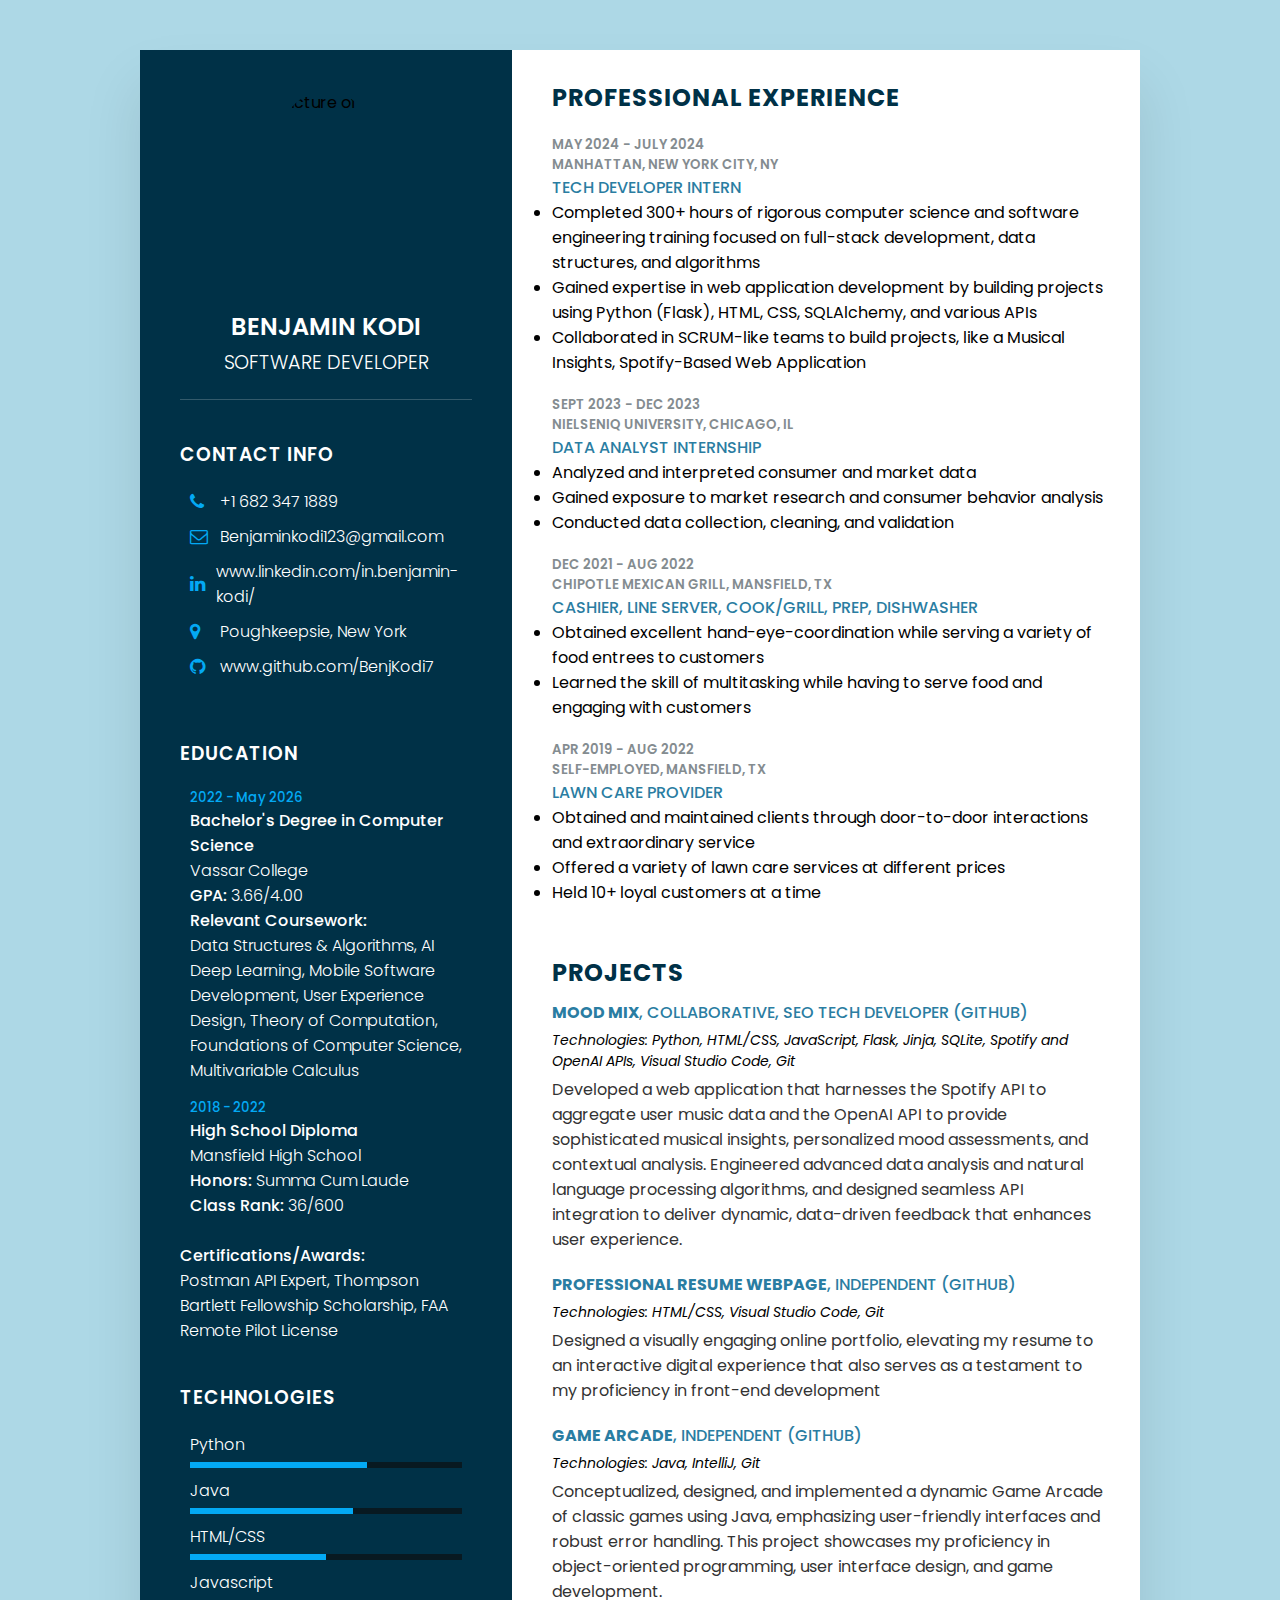
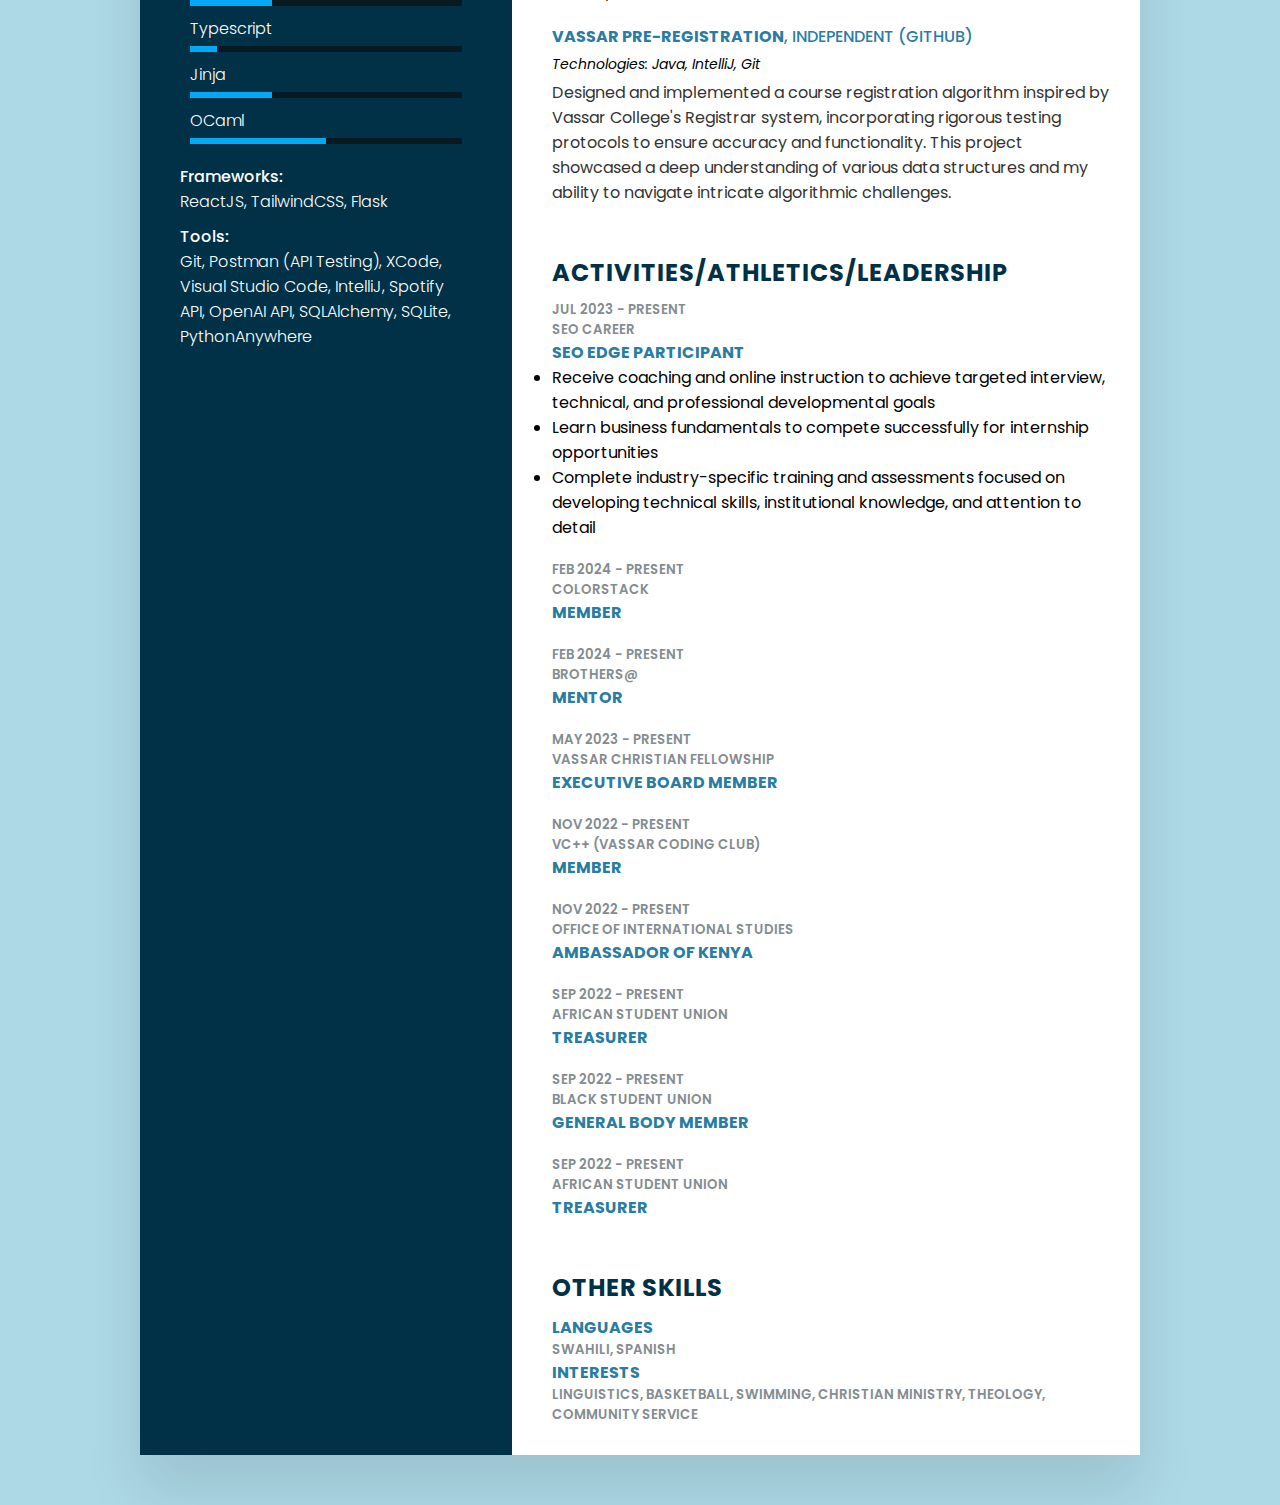
==== index.html @ 1c364532 "removed resumeWebsite folder" ====
<!DOCTYPE html>
<html lang="en">
<head>
    <meta charset="UTF-8">
    <meta name="viewport" content="width=device-width, initial-scale=1.0">
    <title>Responsive CV using HTML & CSS</title>
    <link rel="stylesheet" href="https://cdnjs.cloudflare.com/ajax/libs/font-awesome/4.7.0/css/font-awesome.css" integrity="sha512-5A8nwdMOWrSz20fDsjczgUidUBR8liPYU+WymTZP1lmY9G6Oc7HlZv156XqnsgNUzTyMefFTcsFH/tnJE/+xBg==" crossorigin="anonymous" referrerpolicy="no-referrer" />
    <link rel="stylesheet" type="text/css" href="style.css">
</head>
<body>
    <div class="container">
        <div class="left_side">
            <div class="profileText">
                <div class="imgBx">
                    <img src="./assets/images/IMG_4312.jpg" alt="Picture of me">
                </div>
                <h2>Benjamin Kodi<br><span>Software Developer</span></h2>
            </div>

            <div class="contactInfo info">
                <h3 class="title">Contact Info</h3>
                <ul>
                    <li>
                        <span class="icon"><i class="fa fa-phone" aria-hidden="true"></i>
                        </span>
                        <span class="text">+1 682 347 1889</span>
                    </li>
                    <li>
                        <span class="icon"><i class="fa fa-envelope-o" aria-hidden="true"></i>
                        </span>
                        <span class="text"><a href="mailto:Benjaminkodi123@gmail.com" target="_blank">Benjaminkodi123@gmail.com</a></span>
                    </li>
                    <!-- <li>
                        <span class="icon"><i class="fa fa-globe" aria-hidden="true"></i>
                        </span>
                        <span class="text">www.mywebsite.com (add link to portfolio)</span>
                    </li> -->
                    <li>
                        <span class="icon"><i class="fa fa-linkedin" aria-hidden="true"></i>
                        </span>
                        <span class="text"><a href="https://www.linkedin.com/in/benjamin-kodi/" target="_blank">www.linkedin.com/in.benjamin-kodi/</a></span>
                    </li>
                    <li>
                        <span class="icon"><i class="fa fa-map-marker" aria-hidden="true"></i>
                        </span>
                        <span class="text">Poughkeepsie, New York</span>
                    </li>
                    <li>
                        <span class="icon"><i class="fa fa-github" aria-hidden="true"></i>
                        </span>
                        <span class="text"><a href="https://github.com/BenjKodi7" target="_blank">www.github.com/BenjKodi7</a></span>
                    </li>
                </ul>
            </div>

            <div class="contactInfo education">
                <h3 class="title">Education</h3>
                <ul>
                    <li>
                        <h5>2022 - May 2026</h5>
                        <h4>Bachelor's Degree in Computer Science</h4>
                        <h4>Vassar College</h4>
                        <h4><span>GPA:</span> 3.66/4.00</h4>
                        <h4><span>Relevant Coursework:</span></h4>
                        <h4>Data Structures & Algorithms, AI Deep Learning, Mobile Software Development, User Experience Design, Theory of Computation, Foundations of Computer Science, Multivariable Calculus</h4>
                        
                    </li>
                    <li>
                    <h5>2018 - 2022</h5>
                        <h4>High School Diploma</h4>
                        <h4>Mansfield High School</h4>
                        <h4><span>Honors:</span> Summa Cum Laude<br><span>Class Rank:</span> 36/600</h4>
                    </li>
                </ul>
                <h4><span>Certifications/Awards:</span></h4>
                <h4>Postman API Expert, Thompson Bartlett Fellowship Scholarship, FAA Remote Pilot License</h4>
            </div>

            <div class="contactInfo language">
                <h3 class="title">Technologies</h3>
                <ul>
                    <li>
                        <span class="text">Python</span>
                        <span class="percent">
                            <div style="width: 65%;"></div>
                        </span>
                    </li>
                    <li>
                        <span class="text">Java</span>
                        <span class="percent">
                            <div style="width: 60%;"></div>
                        </span>
                    </li>
                    <li>
                        <span class="text">HTML/CSS</span>
                        <span class="percent">
                            <div style="width: 50%;"></div>
                        </span>
                    </li>
                    <li>
                        <span class="text">Javascript</span>
                        <span class="percent">
                            <div style="width: 30%;"></div>
                        </span>
                    </li>
                    <li>
                        <span class="text">Typescript</span>
                        <span class="percent">
                            <div style="width: 10%;"></div>
                        </span>
                    </li>
                    <li>
                        <span class="text">Jinja</span>
                        <span class="percent">
                            <div style="width: 30%;"></div>
                        </span>
                    </li>
                    <li>
                        <span class="text">OCaml</span>
                        <span class="percent">
                            <div style="width: 50%;"></div>
                        </span>
                    </li>
                </ul>
                <div class="language-">
                    <h4><span>Frameworks:</span></h4>
                    <h4>ReactJS, TailwindCSS, Flask</h4>
                </div>
                <div class="language-">
                    <h4><span>Tools:</span></h4>
                    <h4>Git, Postman (API Testing), XCode, Visual Studio Code, IntelliJ, Spotify API, OpenAI API, SQLAlchemy, SQLite, PythonAnywhere </h4>
                </div>
            </div>
        </div>
        <div class="right_side">
                <div class="about skills">
                    <h2 class="title2">Professional Experience</h2>
                    <div class="box">
                        <div class="year_company">
                            <h5>May 2024 - July 2024</h5>
                            <h5>Manhattan, New York City, NY</h5>
                        </div>
                        <div class="text">
                            <h4>Tech Developer Intern</h4>
                            <ul>
                                <li>Completed 300+ hours of rigorous computer science and software engineering training focused on full-stack development, data structures, and algorithms</li>
                                <li>Gained expertise in web application development by building projects using Python (Flask), HTML, CSS, SQLAlchemy, and various APIs</li>
                                <li>Collaborated in SCRUM-like teams to build projects, like a Musical Insights, Spotify-Based Web Application</li>
                            </ul>
                        </div>
                    </div>
                    <div class="box">
                        <div class="year_company">
                            <h5>Sept 2023 - Dec 2023</h5>
                            <h5>NielsenIQ University, Chicago, IL</h5>
                        </div>
                        <div class="text">
                            <h4>Data Analyst Internship</h4>
                            <ul>
                                <li>Analyzed and interpreted consumer and market data</li>
                                <li>Gained exposure to market research and consumer behavior analysis</li>
                                <li>Conducted data collection, cleaning, and validation</li>
                            </ul>
                        </div>
                    </div>
                    <div class="box">
                        <div class="year_company">
                            <h5>Dec 2021 - Aug 2022</h5>
                            <h5>Chipotle Mexican Grill, Mansfield, TX</h5>
                        </div>
                        <div class="text">
                            <h4>Cashier, Line Server, Cook/Grill, Prep, Dishwasher</h4>
                            <ul>
                                <li>Obtained excellent hand-eye-coordination while serving a variety of food entrees to customers</li>
                                <li>Learned the skill of multitasking while having to serve food and engaging with customers</li>
                            </ul>
                        </div>
                    </div>
                    <div class="box">
                        <div class="year_company">
                            <h5>Apr 2019 - Aug 2022</h5>
                            <h5>Self-Employed, Mansfield, TX</h5>
                        </div>
                        <div class="text">
                            <h4>Lawn Care Provider</h4>
                            <ul>
                                <li>Obtained and maintained clients through door-to-door interactions and extraordinary service</li>
                                <li>Offered a variety of lawn care services at different prices</li>
                                <li>Held 10+ loyal customers at a time</li>
                            </ul>
                        </div>
                    </div>
                </div>

                <div class="about project">
                    <h2 class="title2">Projects</h2>
                    <div class="box">
                        <div class="project">
                            <div class="text">
                                <h4>Mood Mix<span>, Collaborative, SEO Tech Developer (<a href="https://github.com/edenhandom/SEO-Final-Project" target="_blank">Github</a>)</span></h4>
                                <div class="tech"><em>Technologies: Python, HTML/CSS, JavaScript, Flask, Jinja, SQLite, Spotify and OpenAI APIs, Visual Studio Code, Git</em></div>
                                <p>
                                    Developed a web application that harnesses the Spotify API to aggregate user music data and the OpenAI API to provide sophisticated musical insights, personalized mood assessments, and contextual analysis. Engineered advanced data analysis and natural language processing algorithms, and designed seamless API integration to deliver dynamic, data-driven feedback that enhances user experience. 
                                </p>
                            </div>
                        </div>
                    </div>
                    <div class="box">
                        <div class="project">
                            <div class="text">
                                <h4>Professional Resume Webpage<span>, Independent (<a href="https://github.com/BenjKodi7/resumeWebsite" target="_blank">Github</a>)</span></h4>
                                <div class="tech"><em>Technologies: HTML/CSS, Visual Studio Code, Git</em></div>
                                <p>
                                    Designed a visually engaging online portfolio, elevating my resume to an interactive digital experience that also serves as a testament to my proficiency in front-end development
                                </p>
                            </div>
                        </div>
                    </div>

                    <div class="box">
                        <div class="project">
                            <div class="text">
                                <h4>Game Arcade<span>, Independent (<a href="https://gitfront.io/r/bkodi/WZ2DjoUXKfsf/Arcade/" target="_blank">Github</a>)</span></h4>
                                <div class="tech"><em>Technologies: Java, IntelliJ, Git</em></div>
                                <p>
                                    Conceptualized, designed, and implemented a dynamic Game Arcade of classic games using Java, emphasizing user-friendly interfaces and robust error handling. This project showcases my proficiency in object-oriented programming, user interface design, and game development. 
                                 </p>
                            </div>
                        </div>
                    </div>

                    <div class="box end">
                        <div class="project">
                            <div class="text">
                            <h4>Vassar Pre-Registration<span>, Independent (<a href="https://gitfront.io/r/bkodi/9s8zguQK95fg/Pre-registration/" target="_blank">Github</a>)</span></h4>
                            <div class="tech"><em>Technologies: Java, IntelliJ, Git</em></div>
                            <p>
                                Designed and implemented a course registration algorithm inspired by Vassar College's Registrar system, incorporating rigorous testing protocols to ensure accuracy and functionality. This project showcased a deep understanding of various data structures and my ability to navigate intricate algorithmic challenges.                            </p>
                        </div>
                        </div>
                    </div>
                </div>

                <div class="about">
                    <h2 class="title2">Activities/Athletics/Leadership</h2>
                    <div class="box">
                        <div class="year_company seo">
                            <h5>Jul 2023 - Present</h5>
                            <h5>SEO Career</h5>
                        </div>
                        <div class="text">
                            <h4>SEO EDGE Participant</h4>
                            <ul>
                                <li>Receive coaching and online instruction to achieve targeted interview, technical, and professional developmental goals</li>
                                <li>Learn business fundamentals to compete successfully for internship opportunities</li>
                                <li>Complete industry-specific training and assessments focused on developing technical skills, institutional knowledge,
                                    and attention to detail</li>
                            </ul>
                        </div>
                    </div>
    
                    <div class="activities">
                        <div class="box">
                            <div class="year_company">
                                <h5>Feb 2024 - Present</h5>
                                <h5>ColorStack</h5>
                            </div>
                            <div class="text">
                                <h4>Member</h4>
                            </div>
                        </div>
                        <div class="box">
                            <div class="year_company">
                                <h5>Feb 2024 - Present</h5>
                                <h5>Brothers@</h5>
                            </div>
                            <div class="text">
                                <h4>Mentor</h4>
                            </div>
                        </div>
                        <div class="box">
                            <div class="year_company">
                                <h5>May 2023 - Present</h5>
                                <h5>Vassar Christian Fellowship</h5>
                            </div>
                            <div class="text">
                                <h4>Executive Board Member</h4>
                            </div>
                        </div>
                        <div class="box">
                            <div class="year_company">
                                <h5>Nov 2022 - Present</h5>
                                <h5>VC++ (Vassar Coding Club)</h5>
                            </div>
                            <div class="text">
                                <h4>Member</h4>
                            </div>
                        </div>
                        <div class="box">
                            <div class="year_company">
                                <h5>Nov 2022 - Present</h5>
                                <h5>Office of International Studies</h5>
                            </div>
                            <div class="text">
                                <h4>Ambassador of Kenya</h4>
                            </div>
                        </div>
                        <div class="box">
                            <div class="year_company">
                                <h5>Sep 2022 - Present</h5>
                                <h5>African Student Union</h5>
                            </div>
                            <div class="text">
                                <h4>Treasurer</h4>
                            </div>
                        </div>
                        <div class="box">
                            <div class="year_company">
                                <h5>Sep 2022 - Present</h5>
                                <h5>Black Student Union</h5>
                            </div>
                            <div class="text">
                                <h4>General Body Member</h4>
                            </div>
                        </div>
                    </div>
                    <div class="box">
                        <div class="year_company">
                            <h5>Sep 2022 - Present</h5>
                            <h5>African Student Union</h5>
                        </div>
                        <div class="text">
                            <h4>Treasurer</h4>
                        </div>
                    </div>
                    </div>
                <div class="about interest">
                    <h2 class="title2">Other Skills</h2>
                <div class="box">
                    <div class="text">
                        <h4>Languages</h4>
                    </div>
                    <div class="year_company">
                        <h5>Swahili, Spanish</h5>
                    </div>
                </div>
                <div class="box">
                    <div class="text">
                        <h4>Interests</h4>
                    </div>
                    <div class="year_company">
                        <h5>Linguistics, Basketball, Swimming, Christian Ministry, Theology, Community Service</h5>
                    </div>
                </div>
            </div>

        </div>
    </div>
    
</body>
</html>
---- style.css ----
@import url('https://fonts.googleapis.com/css?family=Poppins:200,300,400,500,600,700,800,900&display=swap');

* {
    margin: 0;
    padding: 0;
    box-sizing: border-box;
    font-family: 'Poppins', sans-serif;
}

body {
    background: lightblue;
    display: flex;
    justify-content: center;
    align-items: center;
    min-height: 100vh;
}

.container {gap: 10px;
    position: relative;
    width: 100%;
    max-width: 1000px;
    min-height: 1000px;
    background: #fff;
    margin: 50px;
    display: grid;
    grid-template-columns: 1fr 2fr;
    box-shadow: 0 35px 55px rgba(0,0,0,0.1);
}

.container .left_side {
    position: relative;
    background: #003147;
    padding: 40px;
}

.profileText {
    position: relative;
    display: flex;
    flex-direction: column;
    align-items: center;
    padding-bottom: 20px;
    border-bottom: 1px solid rgba(255, 255, 255, 0.2);

}

.profileText .imgBx {
    position: relative;
    height: 200px;
    border-radius: 50%;
    overflow: hidden;
    display: flex;
    justify-content: center;

}

.profileText.imgBx img {
    position: absolute;
    top: 0;
    left: 0;
    width: 100%;
    height: 100%;
    object-fit: cover;
}

.profileText h2 {
    color: #fff;
    font-size: 1.5em;
    margin-top: 20px;
    text-transform: uppercase;
    text-align: center;
    font-weight: 600;
    line-height: 1.4em;
}

.profileText h2 span {
    font-size: 0.8em;
    font-weight: 300;
}

.contactInfo {
    padding-top: 40px;
}

.contactInfo.language h4{
    color: #fff;
    font-weight: 300;
}
.contactInfo.language h4 span{
    font-weight: 500;
}

.contactInfo .language- {
    padding-bottom: 10px;
}

.title {
    color: #fff;
    text-transform: uppercase;
    font-weight: 600;
    letter-spacing: 1px;
    margin-bottom: 20px;
}

.contactInfo ul {
    position: relative;
    padding-bottom: 10px;
}
.contactInfo ul li {
    list-style: none;
    position: relative;
    margin: 10px 10px;    
}

.contactInfo.info ul li {
    display: flex;
}

.contactInfo ul li a:visited {
    text-decoration: none;
    color: #fff;
}
.contactInfo ul li a:link {
    text-decoration: none;
    color: #fff;
}

.contactInfo ul li a:hover {
    color:#848c90
}

.contactInfo ul li a {
    text-decoration: none;
}

.contactInfo ul li .icon {
    display: flex;
    width: 30px;
    font-size: 18px;
    color: #03a9f4;
    align-items: center;
}

.contactInfo ul li span {
    color: #fff;
    font-weight: 300;
}

.contactInfo.education li {
    margin-bottom: 15px;
}

.contactInfo.education h5{
    color: #03a9f4;
    font-weight: 500;
}

.contactInfo.education h4:nth-child(2) {
    color: #fff;
    font-weight: 500;
}

.contactInfo.education h4 span {
    color: #fff;
    font-weight: 500;
}

.contactInfo.education h4 {
    color: #fff;
    font-weight: 300;
}

.contactInfo.language .percent {
    position: relative;
    width: 100%;
    height: 6px;
    background: #081921;
    display: block;
    margin-top: 5px;
}

.contactInfo.language .percent div {
    position: absolute;
    top: 0; 
    left: 0;
    height: 100%;
    background: #03a9f4;
}


.container .right_side {
    position: relative;
    background: #fff;
    padding: 30px;
}

.about.skills .box{
    display: flex;
    flex-direction: column;
    align-items: flex-start;
}

.about {
    margin-bottom: 50px;
}

.about:last-child {
    margin-bottom: 0;
}

.title2 {
    color: #003147;
    text-transform: uppercase;
    letter-spacing: 1px;
    margin-bottom: 10px;
}

p {
    color: #333;
}

/* .about .box {
    display: flex;
    flex-direction: column;
    margin: 20px 0;
} */

.about .box .year_company {
    min-width: 150px;
    
}

.about .box .year_company h5 {
    text-transform: uppercase;
    color: #848c90;
    font-weight: 600;

}

.about .box.certification {
    margin: 20px 0;
}

.about .box.language{
    margin: 20px 0;
}

.about .activities .box {
    margin: 20px 0;
}


.about.skills .year_company {
    padding-right: 20px;
}

.year_company.seo {
    padding-right: 20px;

}

.about.project .box{
    padding-bottom: 20px;
}

.about.project .box.end{
    padding-bottom: 0;
}

.about.project .box .text .tech{
    font-size: 14px;
    padding: 5px 0 5px 0 ;
}

.about .box .text h4 {
    text-transform: uppercase;
    color: #2a7da2;
    font-size: 16px;
}

.about.project .box .text h4 span{
    font-weight: 500;
}

.about.project .box .text h4 a:visited {
    text-decoration: none;
    color: #2a7da2;
}
.about.project .box .text h4 a:link {
    text-decoration: none;
    color: #2a7da2;
}

.about.project .box .text h4 a:hover {
    color:#848c90;
    text-decoration: underline;
}

.about.project .box .text h4 a {
    text-decoration: none;
}

.skills .box {
    position: relative;
    width: 100%;
    display: grid;
    grid-template-columns: 150px 1fr;
    justify-content: center;
    align-items: center;
    margin: 20px 0;
}

.skills .box h4 {
    text-transform: uppercase;
    color: #848c99;
    font-weight: 500;

}

.skills .box .percent {
    position: relative;
    width: 100%;
    height: 10px;
    background: #f0f0f0;
}

.skills .box .percent div {
    position: absolute;
    top: 0;
    left: 0;
    height: 100%;
    background: #03a9f4;
}

/* .interest ul {
    display: grid;
    grid-template-columns: repeat(4,1fr);
}

.interest ul li {
    list-style: none;
    color: #333;
    font-weight: 500;
    margin: 10px 0
    
}

.interest ul li .fa {
    color: #03a9f4;
    font-size: 18px;
    margin-right: 8px;
    
} */

.interest .box {
    display: f;
}

.about .box.language .text {
    display: flex;
    flex-direction: column;
}

@media (max-width: 1000px){
    .container {
        margin: 10px;
        grid-template-columns: repeat(1,1fr);
    }
    /* .interest ul {
        grid-template-columns: repeat(2,1fr);
    } */
}

/* @media (max-width: 1000px){
    .about .box{
    flex-direction: column;
    }
    .about .box .year_company {
        min-width: 150px;
        margin-bottom: 5px;
    }
    /* .interest ul {
        grid-template-columns: repeat(1,1fr);
    } 
    .skills .box {
        grid-template-columns: repeat(1,1fr);
    }
} */
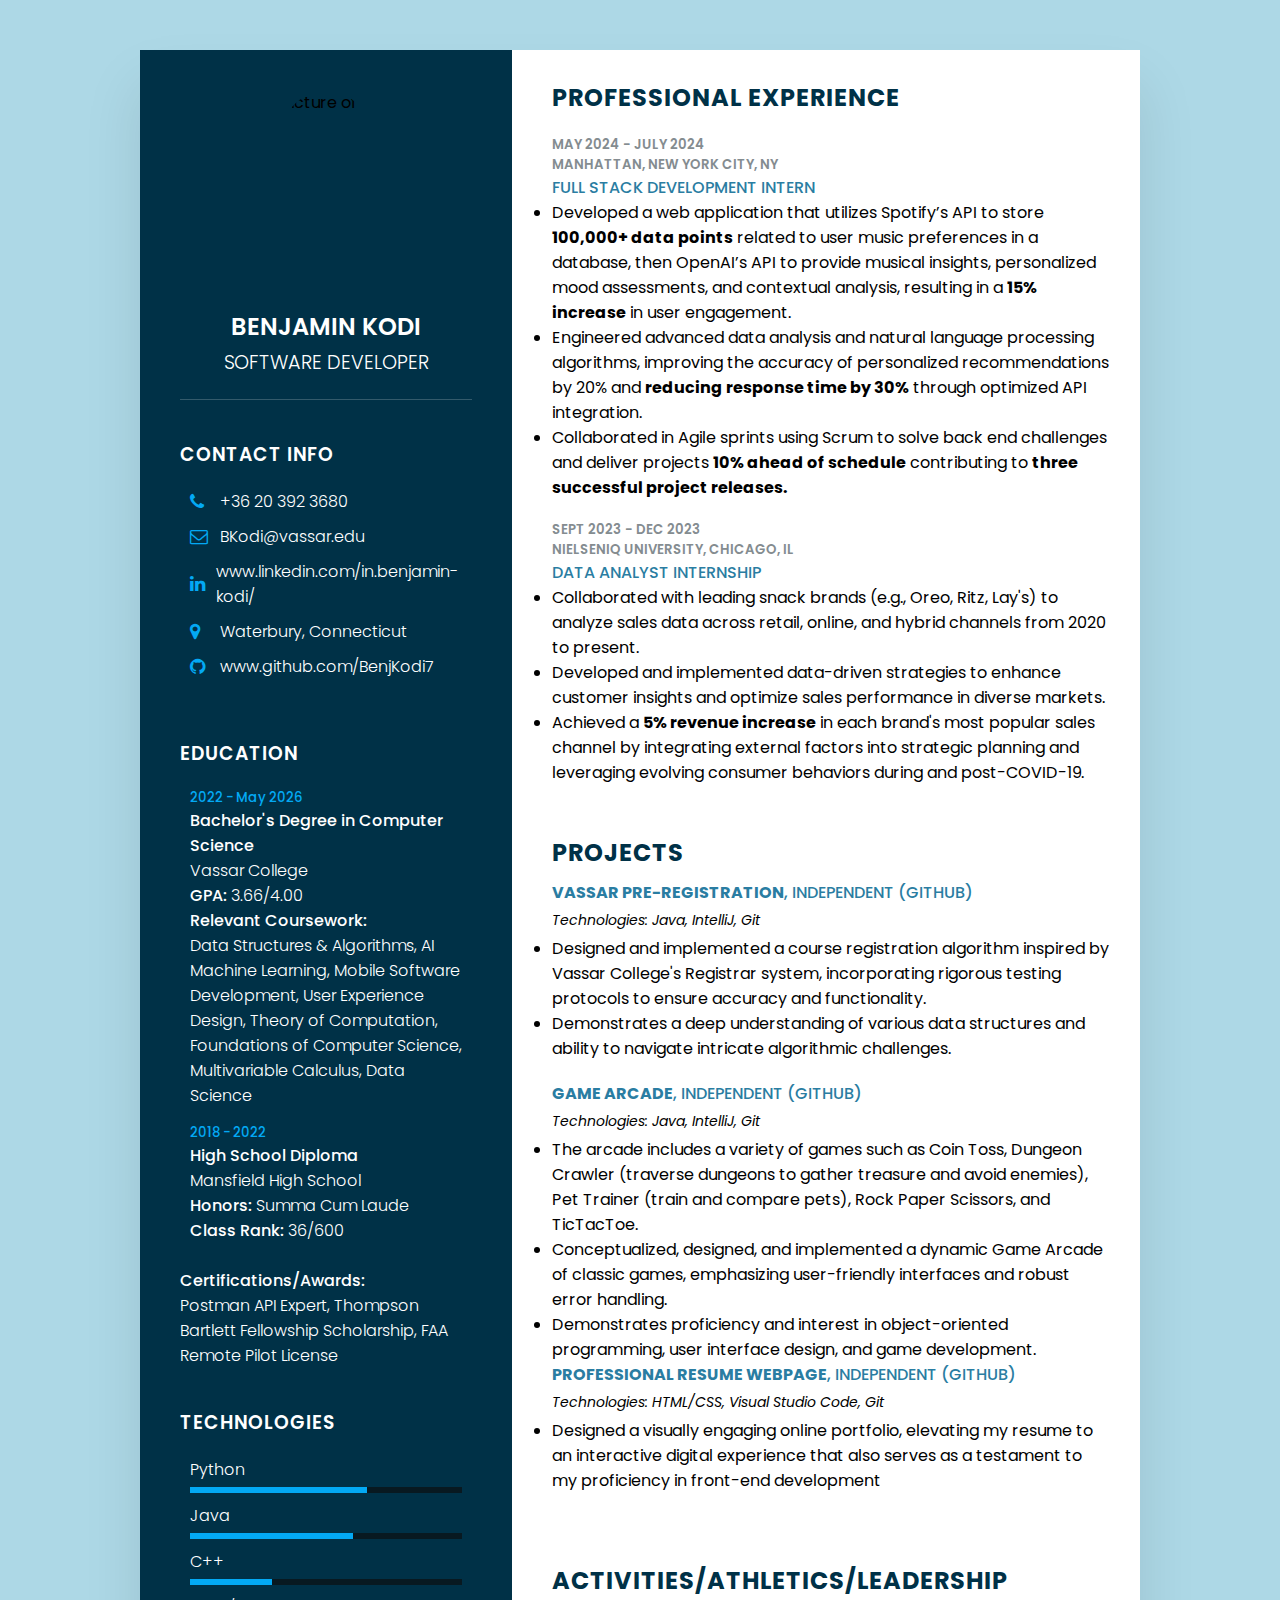
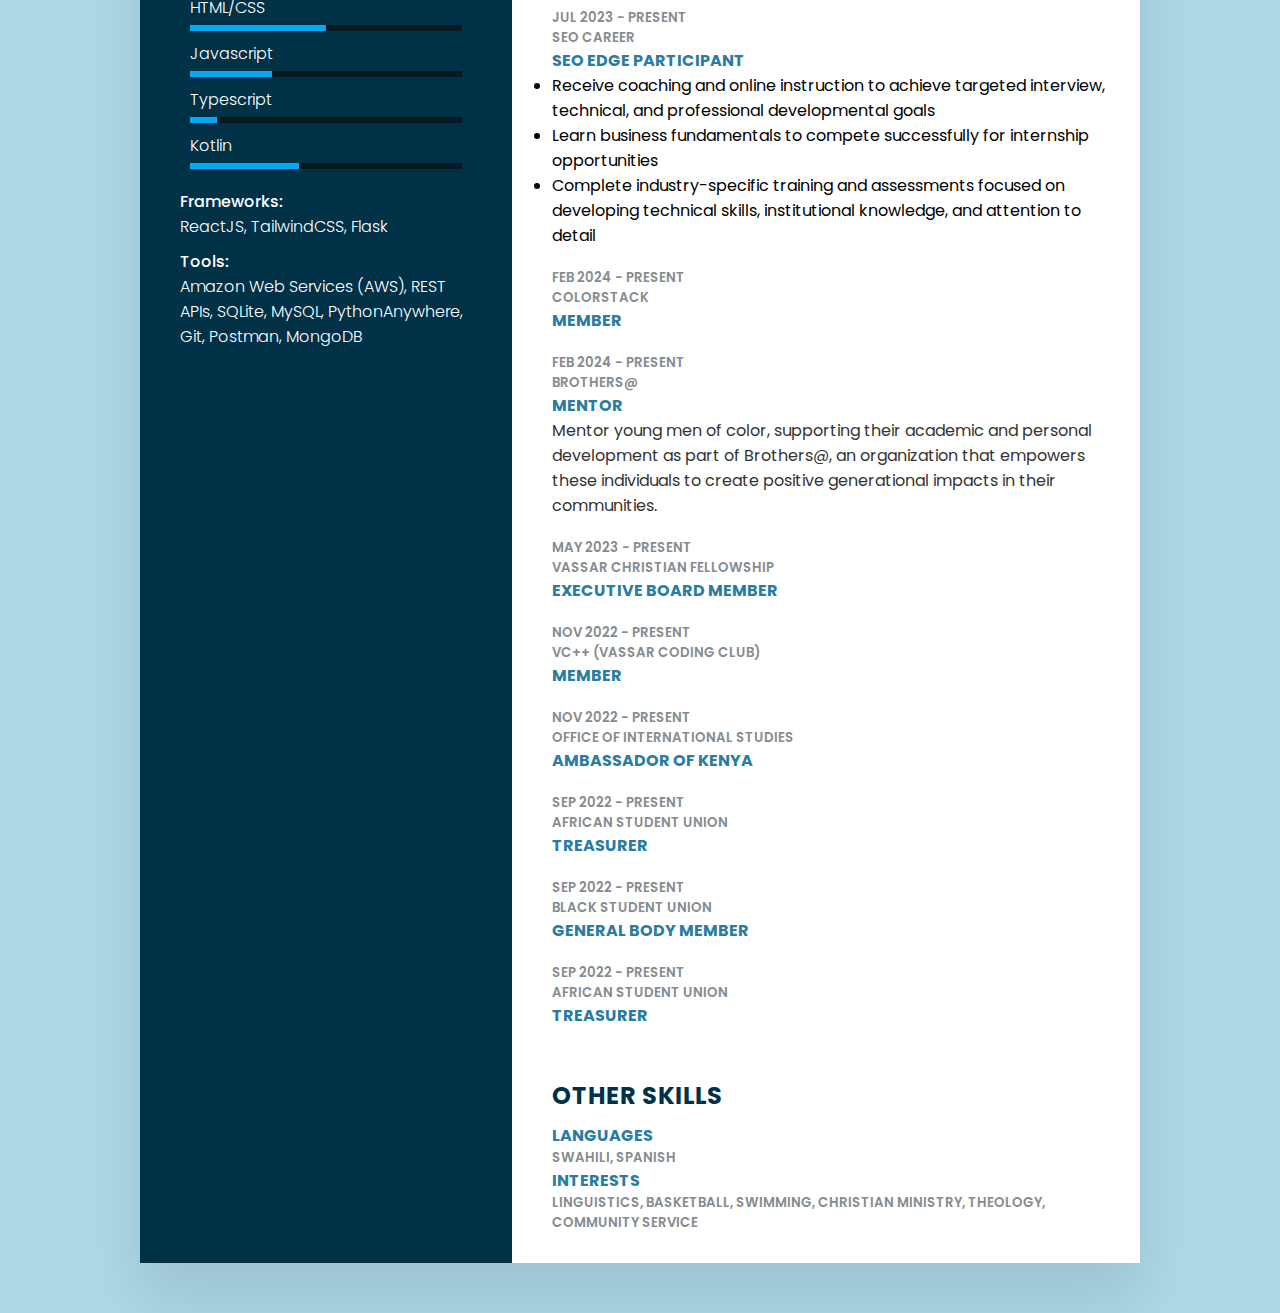
==== commit 218e2fbe: "update to October 2024 resume" ====
--- a/index.html
+++ b/index.html
@@ -23,12 +23,12 @@
                     <li>
                         <span class="icon"><i class="fa fa-phone" aria-hidden="true"></i>
                         </span>
-                        <span class="text">+1 682 347 1889</span>
+                        <span class="text">+36 20 392 3680</span>
                     </li>
                     <li>
                         <span class="icon"><i class="fa fa-envelope-o" aria-hidden="true"></i>
                         </span>
-                        <span class="text"><a href="mailto:Benjaminkodi123@gmail.com" target="_blank">Benjaminkodi123@gmail.com</a></span>
+                        <span class="text"><a href="mailto:bkodi@vassar.edu" target="_blank">BKodi@vassar.edu</a></span>
                     </li>
                     <!-- <li>
                         <span class="icon"><i class="fa fa-globe" aria-hidden="true"></i>
@@ -43,7 +43,7 @@
                     <li>
                         <span class="icon"><i class="fa fa-map-marker" aria-hidden="true"></i>
                         </span>
-                        <span class="text">Poughkeepsie, New York</span>
+                        <span class="text">Waterbury, Connecticut</span>
                     </li>
                     <li>
                         <span class="icon"><i class="fa fa-github" aria-hidden="true"></i>
@@ -62,7 +62,7 @@
                         <h4>Vassar College</h4>
                         <h4><span>GPA:</span> 3.66/4.00</h4>
                         <h4><span>Relevant Coursework:</span></h4>
-                        <h4>Data Structures & Algorithms, AI Deep Learning, Mobile Software Development, User Experience Design, Theory of Computation, Foundations of Computer Science, Multivariable Calculus</h4>
+                        <h4>Data Structures & Algorithms, AI Machine Learning, Mobile Software Development, User Experience Design, Theory of Computation, Foundations of Computer Science, Multivariable Calculus, Data Science</h4>
                         
                     </li>
                     <li>
@@ -92,6 +92,12 @@
                         </span>
                     </li>
                     <li>
+                        <span class="text">C++</span>
+                        <span class="percent">
+                            <div style="width: 30%;"></div>
+                        </span>
+                    </li>
+                    <li>
                         <span class="text">HTML/CSS</span>
                         <span class="percent">
                             <div style="width: 50%;"></div>
@@ -110,15 +116,9 @@
                         </span>
                     </li>
                     <li>
-                        <span class="text">Jinja</span>
-                        <span class="percent">
-                            <div style="width: 30%;"></div>
-                        </span>
-                    </li>
-                    <li>
-                        <span class="text">OCaml</span>
-                        <span class="percent">
-                            <div style="width: 50%;"></div>
+                        <span class="text">Kotlin</span>
+                        <span class="percent">
+                            <div style="width: 40%;"></div>
                         </span>
                     </li>
                 </ul>
@@ -128,7 +128,7 @@
                 </div>
                 <div class="language-">
                     <h4><span>Tools:</span></h4>
-                    <h4>Git, Postman (API Testing), XCode, Visual Studio Code, IntelliJ, Spotify API, OpenAI API, SQLAlchemy, SQLite, PythonAnywhere </h4>
+                    <h4>Amazon Web Services (AWS), REST APIs, SQLite, MySQL, PythonAnywhere, Git, Postman, MongoDB </h4>
                 </div>
             </div>
         </div>
@@ -141,11 +141,11 @@
                             <h5>Manhattan, New York City, NY</h5>
                         </div>
                         <div class="text">
-                            <h4>Tech Developer Intern</h4>
-                            <ul>
-                                <li>Completed 300+ hours of rigorous computer science and software engineering training focused on full-stack development, data structures, and algorithms</li>
-                                <li>Gained expertise in web application development by building projects using Python (Flask), HTML, CSS, SQLAlchemy, and various APIs</li>
-                                <li>Collaborated in SCRUM-like teams to build projects, like a Musical Insights, Spotify-Based Web Application</li>
+                            <h4>Full Stack Development Intern</h4>
+                            <ul>
+                                <li>Developed a web application that utilizes Spotify’s API to store <strong>100,000+ data points</strong> related to user music preferences in a database, then OpenAI’s API to provide musical insights, personalized mood assessments, and contextual analysis, resulting in a <strong>15% increase</strong> in user engagement.</li>
+                                <li>Engineered advanced data analysis and natural language processing algorithms, improving the accuracy of personalized recommendations by 20% and <strong>reducing response time by 30%</strong> through optimized API integration.</li>
+                                <li>Collaborated in Agile sprints using Scrum to solve back end challenges and deliver projects <strong>10% ahead of schedule</strong> contributing to <strong>three successful project releases.</strong></li>
                             </ul>
                         </div>
                     </div>
@@ -157,36 +157,9 @@
                         <div class="text">
                             <h4>Data Analyst Internship</h4>
                             <ul>
-                                <li>Analyzed and interpreted consumer and market data</li>
-                                <li>Gained exposure to market research and consumer behavior analysis</li>
-                                <li>Conducted data collection, cleaning, and validation</li>
-                            </ul>
-                        </div>
-                    </div>
-                    <div class="box">
-                        <div class="year_company">
-                            <h5>Dec 2021 - Aug 2022</h5>
-                            <h5>Chipotle Mexican Grill, Mansfield, TX</h5>
-                        </div>
-                        <div class="text">
-                            <h4>Cashier, Line Server, Cook/Grill, Prep, Dishwasher</h4>
-                            <ul>
-                                <li>Obtained excellent hand-eye-coordination while serving a variety of food entrees to customers</li>
-                                <li>Learned the skill of multitasking while having to serve food and engaging with customers</li>
-                            </ul>
-                        </div>
-                    </div>
-                    <div class="box">
-                        <div class="year_company">
-                            <h5>Apr 2019 - Aug 2022</h5>
-                            <h5>Self-Employed, Mansfield, TX</h5>
-                        </div>
-                        <div class="text">
-                            <h4>Lawn Care Provider</h4>
-                            <ul>
-                                <li>Obtained and maintained clients through door-to-door interactions and extraordinary service</li>
-                                <li>Offered a variety of lawn care services at different prices</li>
-                                <li>Held 10+ loyal customers at a time</li>
+                                <li>Collaborated with leading snack brands (e.g., Oreo, Ritz, Lay's) to analyze sales data across retail, online, and hybrid channels from 2020 to present.</li>
+                                <li>Developed and implemented data-driven strategies to enhance customer insights and optimize sales performance in diverse markets.</li>
+                                <li>Achieved a <strong>5% revenue increase</strong> in each brand's most popular sales channel by integrating external factors into strategic planning and leveraging evolving consumer behaviors during and post-COVID-19.</li>
                             </ul>
                         </div>
                     </div>
@@ -197,12 +170,36 @@
                     <div class="box">
                         <div class="project">
                             <div class="text">
-                                <h4>Mood Mix<span>, Collaborative, SEO Tech Developer (<a href="https://github.com/edenhandom/SEO-Final-Project" target="_blank">Github</a>)</span></h4>
-                                <div class="tech"><em>Technologies: Python, HTML/CSS, JavaScript, Flask, Jinja, SQLite, Spotify and OpenAI APIs, Visual Studio Code, Git</em></div>
-                                <p>
-                                    Developed a web application that harnesses the Spotify API to aggregate user music data and the OpenAI API to provide sophisticated musical insights, personalized mood assessments, and contextual analysis. Engineered advanced data analysis and natural language processing algorithms, and designed seamless API integration to deliver dynamic, data-driven feedback that enhances user experience. 
-                                </p>
-                            </div>
+                                <h4>Vassar Pre-Registration<span>, Independent (<a href="https://gitfront.io/r/bkodi/9s8zguQK95fg/Pre-registration/" target="_blank">Github</a>)</span></h4>
+                                <div class="tech"><em>Technologies: Java, IntelliJ, Git</em></div>
+                            <ul>
+                                <li>
+                                    Designed and implemented a course registration algorithm inspired by Vassar College's Registrar system, incorporating rigorous testing protocols to ensure accuracy and functionality.                                </li>
+                                <li>
+                                    Demonstrates a deep understanding of various data structures and ability to navigate intricate algorithmic challenges.                                </li>
+                            </ul>
+                            </div>
+                        </div>
+                    </div>
+
+                    <div class="box end">
+                        <div class="project">
+                            <div class="text">
+                                <h4>Game Arcade<span>, Independent (<a href="https://gitfront.io/r/bkodi/WZ2DjoUXKfsf/Arcade/" target="_blank">Github</a>)</span></h4>
+                            <div class="tech"><em>Technologies: Java, IntelliJ, Git</em></div>
+                            <ul>
+                                <li>
+                                    The arcade includes a variety of games such as Coin Toss, Dungeon Crawler (traverse dungeons to gather treasure and avoid enemies), Pet Trainer (train and compare pets), Rock Paper Scissors, and TicTacToe.
+                                </li>
+                                <li>
+                                    Conceptualized, designed, and implemented a dynamic Game Arcade of classic games, emphasizing user-friendly interfaces and robust error handling.
+                                </li>
+                                <li>
+                                    Demonstrates proficiency and interest in object-oriented programming, user interface design, and game development.
+                                </li>
+                            </ul>
+                                
+                        </div>
                         </div>
                     </div>
                     <div class="box">
@@ -210,33 +207,12 @@
                             <div class="text">
                                 <h4>Professional Resume Webpage<span>, Independent (<a href="https://github.com/BenjKodi7/resumeWebsite" target="_blank">Github</a>)</span></h4>
                                 <div class="tech"><em>Technologies: HTML/CSS, Visual Studio Code, Git</em></div>
-                                <p>
+                                <ul>
+                                    <li>
                                     Designed a visually engaging online portfolio, elevating my resume to an interactive digital experience that also serves as a testament to my proficiency in front-end development
-                                </p>
-                            </div>
-                        </div>
-                    </div>
-
-                    <div class="box">
-                        <div class="project">
-                            <div class="text">
-                                <h4>Game Arcade<span>, Independent (<a href="https://gitfront.io/r/bkodi/WZ2DjoUXKfsf/Arcade/" target="_blank">Github</a>)</span></h4>
-                                <div class="tech"><em>Technologies: Java, IntelliJ, Git</em></div>
-                                <p>
-                                    Conceptualized, designed, and implemented a dynamic Game Arcade of classic games using Java, emphasizing user-friendly interfaces and robust error handling. This project showcases my proficiency in object-oriented programming, user interface design, and game development. 
-                                 </p>
-                            </div>
-                        </div>
-                    </div>
-
-                    <div class="box end">
-                        <div class="project">
-                            <div class="text">
-                            <h4>Vassar Pre-Registration<span>, Independent (<a href="https://gitfront.io/r/bkodi/9s8zguQK95fg/Pre-registration/" target="_blank">Github</a>)</span></h4>
-                            <div class="tech"><em>Technologies: Java, IntelliJ, Git</em></div>
-                            <p>
-                                Designed and implemented a course registration algorithm inspired by Vassar College's Registrar system, incorporating rigorous testing protocols to ensure accuracy and functionality. This project showcased a deep understanding of various data structures and my ability to navigate intricate algorithmic challenges.                            </p>
-                        </div>
+                                    </li>
+                                </ul>
+                            </div>
                         </div>
                     </div>
                 </div>
@@ -276,6 +252,11 @@
                             </div>
                             <div class="text">
                                 <h4>Mentor</h4>
+                                <p>
+                                    Mentor young men of color, supporting their academic and personal development as part of Brothers@, an organization that
+
+empowers these individuals to create positive generational impacts in their communities.
+                                </p>
                             </div>
                         </div>
                         <div class="box">
